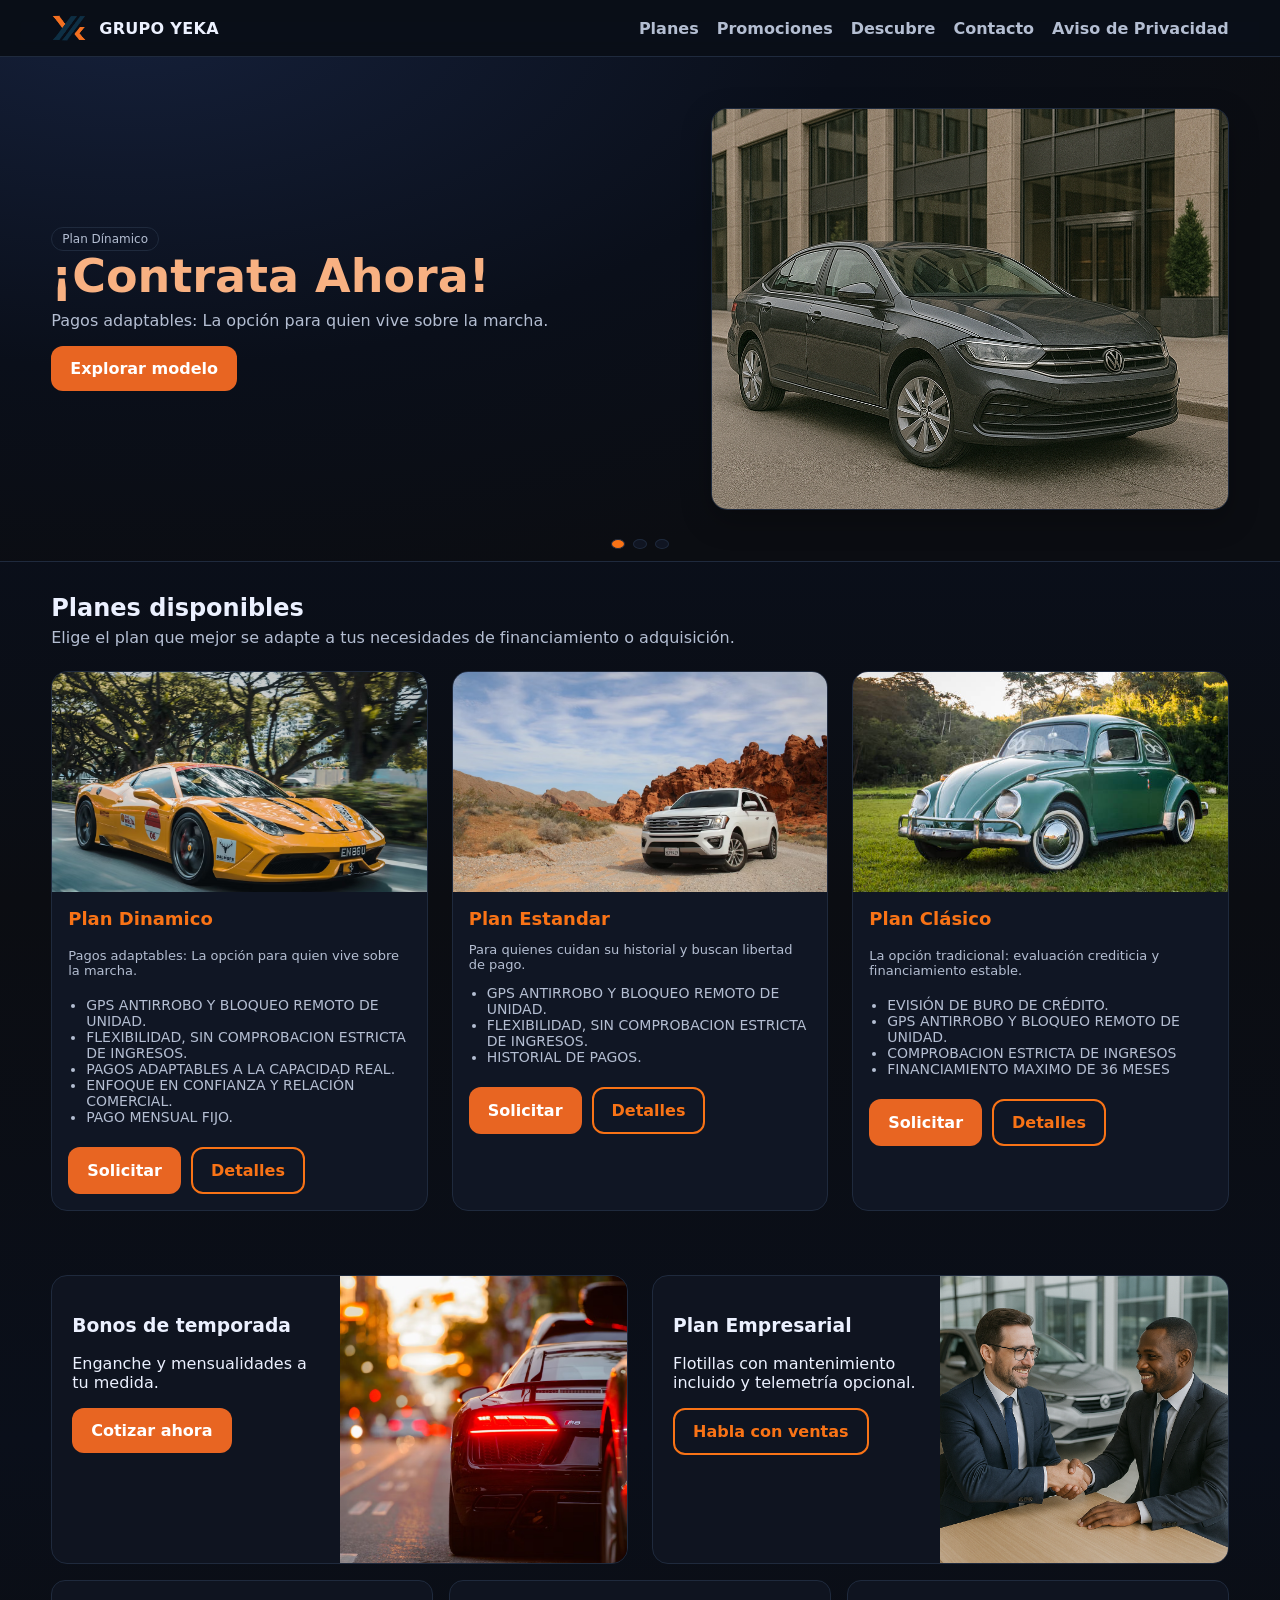
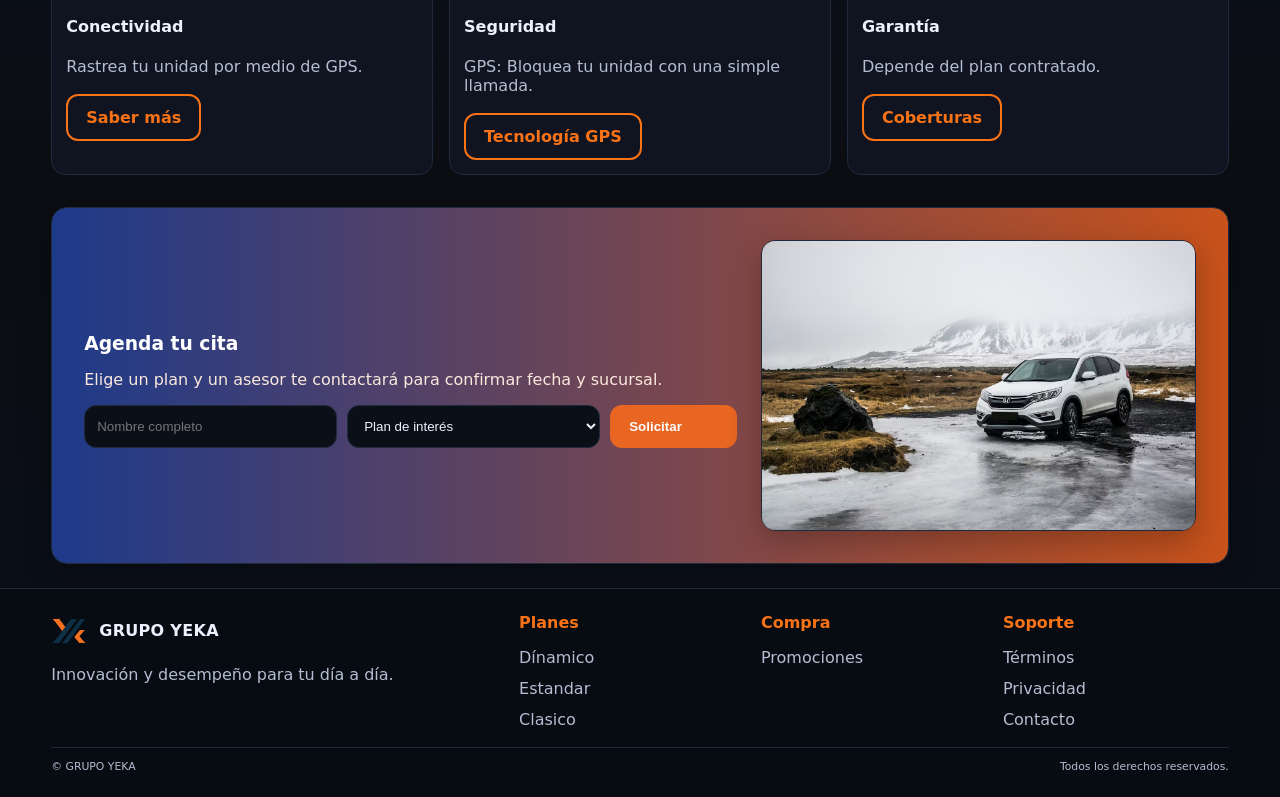
==== index.html @ a43f0172 "Add files via upload" ====
<!DOCTYPE html>
<html lang="es">
  <head>
    <meta charset="utf-8" />
    <meta name="viewport" content="width=device-width, initial-scale=1" />
    <title>GRUPO YEKA | Sitio Oficial</title>
    <meta
      name="description"
      content="Explora la línea completa de vehículos GRUPO YEKA: sedanes, SUVs y pickups. Promociones, pruebas de manejo y cotizador."
    />
    <link rel="icon" href="favicon.ico" />
    <link rel="stylesheet" href="styles.css" />
    <link rel="js" href="script.js" />
  </head>
  <body>
    <!-- Header -->
    <header class="header">
      <div class="container nav">
        <a class="brand" href="#">
          <span class="brand-logo" aria-hidden="true"></span>
          <span class="brand-name">GRUPO YEKA</span>
        </a>
        <nav class="menu" aria-label="Principal">
          <a href="#planes">Planes</a>
          <a href="#promos">Promociones</a>
          <a href="#descubre">Descubre</a>
          <a href="#contacto">Contacto</a>
          <a href="#aviso_privacidad">Aviso de Privacidad</a>
        </nav>
      </div>
    </header>

    <!-- Hero / Carrusel -->
    <section class="hero">
      <div class="container slides" id="slides">
        <!-- Slide 1 -->
        <article class="slide active">
          <div class="slide-inner">
            <div class="copy">
              <div class="badge">Plan Dínamico</div>
              <h1>¡Contrata Ahora!</h1>
              <p>
                Pagos adaptables: La opción para quien vive sobre la marcha.
              </p>
              <div style="display: flex; gap: 10px; margin-top: 6px">
                <a class="btn" href="#planes">Explorar modelo</a>
              </div>
            </div>
            <div class="media">
              <img
                src="assets/virtus_gris.png"
                alt="SUV híbrida plateada en carretera nocturna"
              />
            </div>
          </div>
        </article>
        <!-- Slide 2 -->
        <article class="slide">
          <div class="slide-inner">
            <div class="copy">
              <div class="badge">Plan Estandar</div>
              <h1>¡Contrata ahora!</h1>
              <p>
                Para quienes cuidan su historial y buscan libertad de pago.
              </p>
              <div style="display: flex; gap: 10px; margin-top: 6px">
                <a class="btn" href="#planes">Ver versiones</a>
                <a class="btn outline" href="#promos">Promociones</a>
              </div>
            </div>
            <div class="media">
              <img
                src="assets/pickup_negra.png"
                alt="Pickup negra sobre terreno rocoso"
              />
            </div>
          </div>
        </article>
        <!-- Slide 3 -->
        <article class="slide">
          <div class="slide-inner">
            <div class="copy">
              <div class="badge">Plan Clasico</div>
              <h1>¡Contrata Ahora!</h1>
              <p>
                La opción tradicional: evaluación crediticia y financiamiento
              estable.
              </p>
              <div style="display: flex; gap: 10px; margin-top: 6px">
                <a class="btn" href="#planes">Configurar</a>
                <a class="btn outline" href="#descubre">Descubrir más</a>
              </div>
            </div>
            <div class="media">
              <img
                src="assets/spark_azul.png"
                alt="Coupé eléctrico azul en estudio"
              />
            </div>
          </div>
        </article>
        <div class="dots" aria-label="Indicadores del carrusel"></div>
      </div>
    </section>

    <!-- Línea de planes -->
    <section class="section container" id="planes">
      <h2>Planes disponibles</h2>
      <p class="lead">
        Elige el plan que mejor se adapte a tus necesidades de financiamiento o
        adquisición.
      </p>

      <div class="models">
        <!-- Plan 1 -->
        <article class="card">
          <div class="card-media">
            <img
              src="assets/deportivo.png"
              alt="Plan Dinamico"
            />
          </div>
          <div class="card-body">
            <h3 class="card-title">Plan Dinamico</h3>
            <p class="card-meta">
              Pagos adaptables: La opción para quien vive sobre la marcha.
            </p>
            <ul
              style="
                margin: 0 0 10px 0;
                padding-left: 18px;
                color: var(--muted);
                font-size: 14px;
              "
            >
              <li>GPS ANTIRROBO Y BLOQUEO REMOTO DE UNIDAD.</li>
              <li>FLEXIBILIDAD, SIN COMPROBACION ESTRICTA DE INGRESOS.</li>
              <li>PAGOS ADAPTABLES A LA CAPACIDAD REAL.</li>
              <li>ENFOQUE EN CONFIANZA Y RELACIÓN COMERCIAL.</li>
              <li>PAGO MENSUAL FIJO.</li>
            </ul>
            <div class="card-actions">
              <a class="btn" href="#cotiza">Solicitar</a>
              <a class="btn outline" href="#">Detalles</a>
            </div>
          </div>
        </article>

        <!-- Plan 2 -->
        <article class="card">
          <div class="card-media">
            <img
              src="assets/camioneta.png"
              alt="Plan Clásico"
            />
          </div>
          <div class="card-body">
            <div>
              <h3 class="card-title">Plan Estandar</h3>
              <p class="card-meta">
                Para quienes cuidan su historial y buscan libertad de pago.
              </p>
              <ul
                style="
                  margin: 0 0 10px 0;
                  padding-left: 18px;
                  color: var(--muted);
                  font-size: 14px;
                "
              >
                <li>GPS ANTIRROBO Y BLOQUEO REMOTO DE UNIDAD.</li>
                <li>FLEXIBILIDAD, SIN COMPROBACION ESTRICTA DE INGRESOS.</li>
                <li>HISTORIAL DE PAGOS.</li>
              </ul>
            </div>
            <div class="card-actions">
              <a class="btn" href="#cotiza">Solicitar</a>
              <a class="btn outline" href="#">Detalles</a>
            </div>
          </div>
        </article>

        <!-- Plan 3 -->
        <article class="card">
          <div class="card-media">
            <img
              src="assets/bocho_verde.jpg"
              alt="Plan Clásico"
            />
          </div>
          <div class="card-body">
            <h3 class="card-title">Plan Clásico</h3>
            <p class="card-meta">
              La opción tradicional: evaluación crediticia y financiamiento
              estable.
            </p>
            <ul
              style="
                margin: 0 0 10px 0;
                padding-left: 18px;
                color: var(--muted);
                font-size: 14px;
              "
            >
              <li>EVISIÓN DE BURO DE CRÉDITO.</li>
              <li>GPS ANTIRROBO Y BLOQUEO REMOTO DE UNIDAD.</li>
              <li>COMPROBACION ESTRICTA DE INGRESOS</li>
              <li>FINANCIAMIENTO MAXIMO DE 36 MESES</li>
            </ul>
            <div class="card-actions">
              <a class="btn" href="#cotiza">Solicitar</a>
              <a class="btn outline" href="#">Detalles</a>
            </div>
          </div>
        </article>
      </div>
    </section>

    <!-- Promociones / Descubrimientos -->
    <section class="section container" id="promos">
      <div class="promo">
        <div class="tile">
          <div class="copy">
            <h3>Bonos de temporada</h3>
            <p>
              Enganche y mensualidades a tu medida.
            </p>
            <a class="btn" href="#cotiza">Cotizar ahora</a>
          </div>
          <div class="media">
            <img
              src="assets/deportivo_2.png"
              alt="Auto rojo en showroom"
            />
          </div>
        </div>
        <div class="tile">
          <div class="copy">
            <h3>Plan Empresarial</h3>
            <p>Flotillas con mantenimiento incluido y telemetría opcional.</p>
            <a class="btn outline" href="#contacto">Habla con ventas</a>
          </div>
          <div class="media">
            <img
              src="assets/trato.png"
              alt="Estacionamiento corporativo nocturno"
            />
          </div>
        </div>
      </div>

      <div class="discover" id="descubre">
        <div class="mini">
          <h4>Conectividad</h4>
          <p class="lead">Rastrea tu unidad por medio de GPS.</p>
          <a class="btn outline" href="#">Saber más</a>
        </div>
        <div class="mini">
          <h4>Seguridad</h4>
          <p class="lead">
            GPS: Bloquea tu unidad con una simple llamada.
          </p>
          <a class="btn outline" href="#">Tecnología GPS</a>
        </div>
        <div class="mini">
          <h4>Garantía</h4>
          <p class="lead">
            Depende del plan contratado.
          </p>
          <a class="btn outline" href="#">Coberturas</a>
        </div>
      </div>
    </section>

    <!-- CTA -->
    <section class="cta container" id="cotiza">
      <div class="cta-inner">
        <div>
          <h3>Agenda tu cita</h3>
          <p>
            Elige un plan y un asesor te contactará para confirmar fecha y
            sucursal.
          </p>
          <form
            id="testDrive"
            onsubmit="return false"
            style="display: grid; grid-template-columns: 2fr 2fr 1fr; gap: 10px"
          >
            <input
              required
              name="name"
              placeholder="Nombre completo"
              style="
                padding: 12px;
                border-radius: 12px;
                border: 1px solid var(--border);
                background: #0b0f18;
                color: var(--text);
              "
            />
            <select
              required
              name="model"
              style="
                padding: 12px;
                border-radius: 12px;
                border: 1px solid var(--border);
                background: #0b0f18;
                color: var(--text);
              "
            >
              <option value="" disabled selected>Plan de interés</option>
              <option value="Dínamico">Plan Dinamico</option>
              <option value="Estandar">Plan Estandar</option>
              <option value="Clasico">Plan Clasico</option>
              <option value="Empresarial">Plan Empresarial</option>
            </select>
            <button class="btn" type="submit">Solicitar</button>
          </form>
          <small
            id="formMsg"
            style="display: block; margin-top: 8px; color: var(--muted)"
          ></small>
        </div>
        <div>
          <img
            src="assets/camioneta_2.png"
            alt="Interior de vehículo con volante y tablero digital"
            style="
              border-radius: 14px;
              border: 1px solid var(--border);
              box-shadow: var(--shadow);
            "
          />
        </div>
      </div>
    </section>

    <!-- Footer -->
    <footer class="footer" id="contacto">
      <div class="container">
        <div class="fgrid">
          <div class="fcol">
            <div class="brand" style="margin-bottom: 8px">
              <span class="brand-logo" aria-hidden="true"></span>
              <span class="brand-name">GRUPO YEKA</span>
            </div>
            <p style="color: var(--muted); max-width: 44ch">
              Innovación y desempeño para tu día a día.
            </p>
          </div>
          <div class="fcol">
            <h4>Planes</h4>
            <a href="#planes">Dínamico</a>
            <a href="#planes">Estandar</a>
            <a href="#planes">Clasico</a>
          </div>
          <div class="fcol">
            <h4>Compra</h4>
            <a href="#promos">Promociones</a>
          </div>
          <div class="fcol">
            <h4>Soporte</h4>
            <a href="#">Términos</a>
            <a href="#">Privacidad</a>
            <a href="#">Contacto</a>
          </div>
        </div>
        <div class="legal">
          <small>© <span id="year"></span> GRUPO YEKA</small>
          <small>Todos los derechos reservados.</small>
        </div>
      </div>
    </footer>
    <script src="script.js"></script>
  </body>
</html>
---- styles.css ----
/* ============ Diseño base ============ */
:root {
  /* ===== Colores base (tema oscuro) ===== */
  --bg: #0b0d12;
  --card: #101624;
  --card-2: #0f1420;
  --text: #ecf1ff;
  --muted: #b4bed2;
  --border: #1f2a3d;

  /* ===== Paleta institucional ===== */
  --azul: #1e3a8a;            /* Azul principal */
  --brand: var(--azul);
  --brand-2: #2ea8ff;         /* Azul acento */
  --naranja: #f97316;         /* Naranja original brillante */
  --naranja-principal: #E86522;
  --naranja-acento: #F97316;
  --naranja-oscuro: #C9521A;
  --naranja-claro: #F8B182;
  --beige: #FBE9DC;

  /* ===== Tonos neutros ===== */
  --gris-claro: #f3f4f6;
  --gris-oscuro: #374151;
  --blanco: #ffffff;

  /* ===== Estados / alertas ===== */
  --ok: #20c997;
  --success: #27ae60;
  --danger: #ff6b6b;
  --error: #e74c3c;

  /* ===== Acentos ===== */
  --accent: var(--naranja-acento);

  /* ===== Efectos ===== */
  --radius: 16px;
  --shadow: 0 10px 30px rgba(0, 0, 0, .25);
}

/* =========================================================
   BASE
   ========================================================= */
* { box-sizing: border-box; }

html, body { height: 100%; }

body {
  margin: 0;
  font-family: Inter, ui-sans-serif, system-ui, -apple-system, Segoe UI, Roboto, Arial;
  color: var(--text);
  background: linear-gradient(180deg, #0b0d12 0%, #0a0f1a 60%, #0b0d12 100%);
}

a { color: inherit; text-decoration: none; }

img { max-width: 100%; display: block; }

.container {
  width: min(1200px, 92%);
  margin-inline: auto;
}

/* =========================================================
   BOTONES (NARANJAS)
   ========================================================= */
.btn {
  display: inline-flex;
  align-items: center;
  gap: 10px;
  padding: 12px 18px;
  border-radius: 12px;
  border: 1px solid transparent;
  background: var(--naranja-principal);
  color: var(--blanco);
  font-weight: 700;
  cursor: pointer;
  transition: background 0.3s, transform 0.2s;
}

.btn:hover {
  background: var(--naranja-acento);
  transform: translateY(-2px);
}

.btn.outline {
  background: transparent;
  border: 2px solid var(--naranja-acento);
  color: var(--naranja-acento);
}
.btn.outline:hover {
  background: var(--naranja-acento);
  color: var(--blanco);
}

/* =========================================================
   OTROS ELEMENTOS BASE
   ========================================================= */
.badge {
  display: inline-block;
  padding: 4px 10px;
  border: 1px solid var(--border);
  border-radius: 999px;
  color: var(--muted);
  font-size: 12px;
}

/* ============ Header ============ */
.header {
  position: sticky;
  top: 0;
  z-index: 1000;
  border-bottom: 1px solid var(--border);
  backdrop-filter: saturate(1.2) blur(8px);
  background: color-mix(in oklab, #0a0f1a 75%, transparent);
}

.nav {
  display: flex;
  align-items: center;
  justify-content: space-between;
  gap: 18px;
  padding: 10px 0;
}

.brand {
  display: flex;
  align-items: center;
  gap: 12px;
}

.brand-logo {
  width: 36px;
  height: 36px;
  border-radius: 8px;
  background-image: url("assets/IconoYKS.png");
  background-size: cover;
  background-position: center;
  background-repeat: no-repeat;
}


.brand-name {
  font-weight: 800;
  letter-spacing: .3px;
}

.menu {
  display: flex;
  gap: 18px;
  align-items: center;
}

.menu a {
  color: var(--muted);
  font-weight: 600;
  transition: color .3s;
}

.menu a:hover {
  color: var(--naranja);
}

.nav-cta {
  display: flex;
  gap: 10px;
  align-items: center;
}

.hamb {
  display: none;
  background: transparent;
  border: 1px solid var(--border);
  color: var(--text);
  padding: 8px 10px;
  border-radius: 10px;
}

/* ============ Hero / Carrusel ============ */
.hero {
  position: relative;
  overflow: hidden;
  border-bottom: 1px solid var(--border);
  background: radial-gradient(1200px 600px at 10% -10%, #15203a 0%, #0a0f1a 60%, #0b0d12 100%);
}

.slides {
  position: relative;
  height: 56vh;
  min-height: 420px;
}

.slide {
  position: absolute;
  inset: 0;
  opacity: 0;
  transition: opacity .8s ease;
  display: grid;
  align-items: center;
}

.slide.active {
  opacity: 1;
}

.slide-inner {
  display: grid;
  grid-template-columns: 1.1fr .9fr;
  gap: 28px;
  align-items: center;
}

.slide .copy h1 {
  margin: 0 0 10px;
  font-size: clamp(26px, 4vw, 46px);
  line-height: 1.1;
  color: var(--naranja-claro);
}

.slide .copy p {
  margin: 0 0 16px;
  color: var(--muted);
  max-width: 60ch;
}

.slide .media {
  border-radius: var(--radius);
  overflow: hidden;
  border: 1px solid var(--border);
  box-shadow: var(--shadow);
  background: #070a12;
}

.slide .media img {
  width: 100%;
  height: 100%;
  object-fit: cover;
  max-height: 400px;
}

.dots {
  position: absolute;
  bottom: 12px;
  left: 50%;
  transform: translateX(-50%);
  display: flex;
  gap: 8px;
}

.dot {
  width: 10px;
  height: 10px;
  border-radius: 50%;
  border: 1px solid var(--border);
  background: #101522;
  cursor: pointer;
}

.dot.active {
  background: var(--naranja);
}

/* ============ Línea de planes ============ */
.section {
  padding: 32px 0;
}

.section h2 {
  margin: 0 0 6px;
}

.section p.lead {
  margin: 0 0 18px;
  color: var(--muted);
}

.models {
  display: grid;
  grid-template-columns: repeat(3, 1fr);
  gap: 16px;
}

.card {
  background: var(--card);
  border: 1px solid var(--border);
  border-radius: 16px;
  overflow: hidden;
  display: block;
  transition: transform .3s, box-shadow .3s;
}

.card:hover {
  transform: translateY(-5px);
  border-color: var(--naranja);
  box-shadow: 0 10px 20px rgba(249,115,22,0.3);
}

.card-media {
  aspect-ratio: 16/9;
  background: #0b0f18;
}

.card-body {
  display: grid;
  gap: 6px;
  padding: 12px;
}

.card-title {
  margin: 0;
  font-size: 18px;
  color: var(--naranja-acento);
}

.card-meta {
  color: var(--muted);
  font-size: 13px;
}

.card-actions {
  display: flex;
  gap: 10px;
  margin-top: 6px;
}

/* ============ Footer ============ */
.footer {
  border-top: 1px solid var(--border);
  padding: 24px 0;
  background: #070b12;
  margin-top: 24px;
}

.fgrid {
  display: grid;
  grid-template-columns: 2fr 1fr 1fr 1fr;
  gap: 16px;
}

.fcol h4 {
  margin: 0 0 10px;
  color: var(--naranja);
}

.fcol a {
  display: block;
  color: var(--muted);
  padding: 6px 0;
}

.fcol a:hover {
  color: var(--naranja-acento);
}

.legal {
  display: flex;
  justify-content: space-between;
  gap: 10px;
  margin-top: 12px;
  color: var(--muted);
  font-size: 13px;
  border-top: 1px solid var(--border);
  padding-top: 12px;
}

/* ============ Responsive ============ */
@media (max-width: 1024px) {
  .slide-inner { grid-template-columns: 1fr; }
  .promo { grid-template-columns: 1fr; }
  .cta-inner { grid-template-columns: 1fr; }
  .models { grid-template-columns: repeat(3, 1fr); }
  .fgrid { grid-template-columns: 1fr 1fr 1fr; }
  .menu { display: none; }
  .hamb { display: inline-flex; }
}

@media (max-width: 760px) {
  .models { grid-template-columns: 1fr 1fr; }
  .discover { grid-template-columns: 1fr; }
  .fgrid { grid-template-columns: 1fr 1fr; }
}

@media (max-width: 520px) {
  .models { grid-template-columns: 1fr; }
  .fgrid { grid-template-columns: 1fr; }
}

/* =========================================================
   CORRECCIÓN DE LAYOUT: PLANES, PROMOS Y CTA
   ========================================================= */

/* ---------- Sección de Planes ---------- */

.models {
  display: grid;
  grid-template-columns: repeat(auto-fit, minmax(320px, 1fr));
  gap: 24px;
  margin-top: 24px;
}

.card {
  background: var(--card);
  border: 1px solid var(--border);
  border-radius: 16px;
  overflow: hidden;
  transition: transform .3s, box-shadow .3s;
}

.card:hover {
  transform: translateY(-4px);
  box-shadow: 0 10px 24px rgba(249,115,22,0.25);
}

.card-media img {
  width: 100%;
  height: auto;
  object-fit: cover;
  max-height: 220px;
}

.card-body {
  padding: 16px;
  display: flex;
  flex-direction: column;
  justify-content: space-between;
}

/* ---------- Promociones / Descubrimientos ---------- */
.promo {
  display: grid;
  grid-template-columns: repeat(auto-fit, minmax(460px, 1fr));
  gap: 24px;
}

.promo .tile {
  background: var(--card-2);
  border: 1px solid var(--border);
  border-radius: 16px;
  overflow: hidden;
  display: grid;
  grid-template-columns: 1fr 1fr;
  align-items: stretch;
  transition: transform .3s, box-shadow .3s;
}

.promo .tile:hover {
  transform: translateY(-3px);
  box-shadow: var(--shadow);
}

.promo .copy {
  padding: 20px;
}

.promo .media img {
  width: 100%;
  height: 100%;
  object-fit: cover;
}

/* ---------- CTA (Cotiza) ---------- */
.cta {
  border: 1px solid var(--border);
  border-radius: 16px;
  background: linear-gradient(90deg, var(--azul) 0%, var(--naranja-oscuro) 100%);
  overflow: hidden;
  box-shadow: var(--shadow);
}

.cta-inner {
  display: grid;
  grid-template-columns: 1.2fr .8fr;
  align-items: center;
  gap: 24px;
  padding: 32px;
}

.cta-inner img {
  width: 100%;
  height: auto;
  border-radius: 12px;
  object-fit: cover;
  border: 1px solid var(--border);
}

.cta h3 {
  color: var(--blanco);
  margin-bottom: 8px;
}

.cta p {
  color: var(--beige);
  margin-bottom: 16px;
}

#testDrive input,
#testDrive select {
  width: 100%;
  background: var(--card);
  border: 1px solid var(--border);
  color: var(--text);
  padding: 12px;
  border-radius: 10px;
}

#testDrive button.btn {
  background: var(--naranja-principal);
  color: var(--blanco);
}

#testDrive button.btn:hover {
  background: var(--naranja-acento);
}

/* ---------- Responsivo ---------- */
@media (max-width: 900px) {
  .promo .tile { grid-template-columns: 1fr; }
  .cta-inner { grid-template-columns: 1fr; }
  .models { grid-template-columns: 1fr 1fr; }
}
@media (max-width: 600px) {
  .models { grid-template-columns: 1fr; }
  .promo { grid-template-columns: 1fr; }
}

.discover {
    display: grid;
    grid-template-columns: repeat(3, 1fr);
    gap: 16px;
    margin-top: 16px
}

.discover .mini {
    border: 1px solid var(--border);
    border-radius: 14px;
    padding: 14px;
    background: var(--card-2)
}
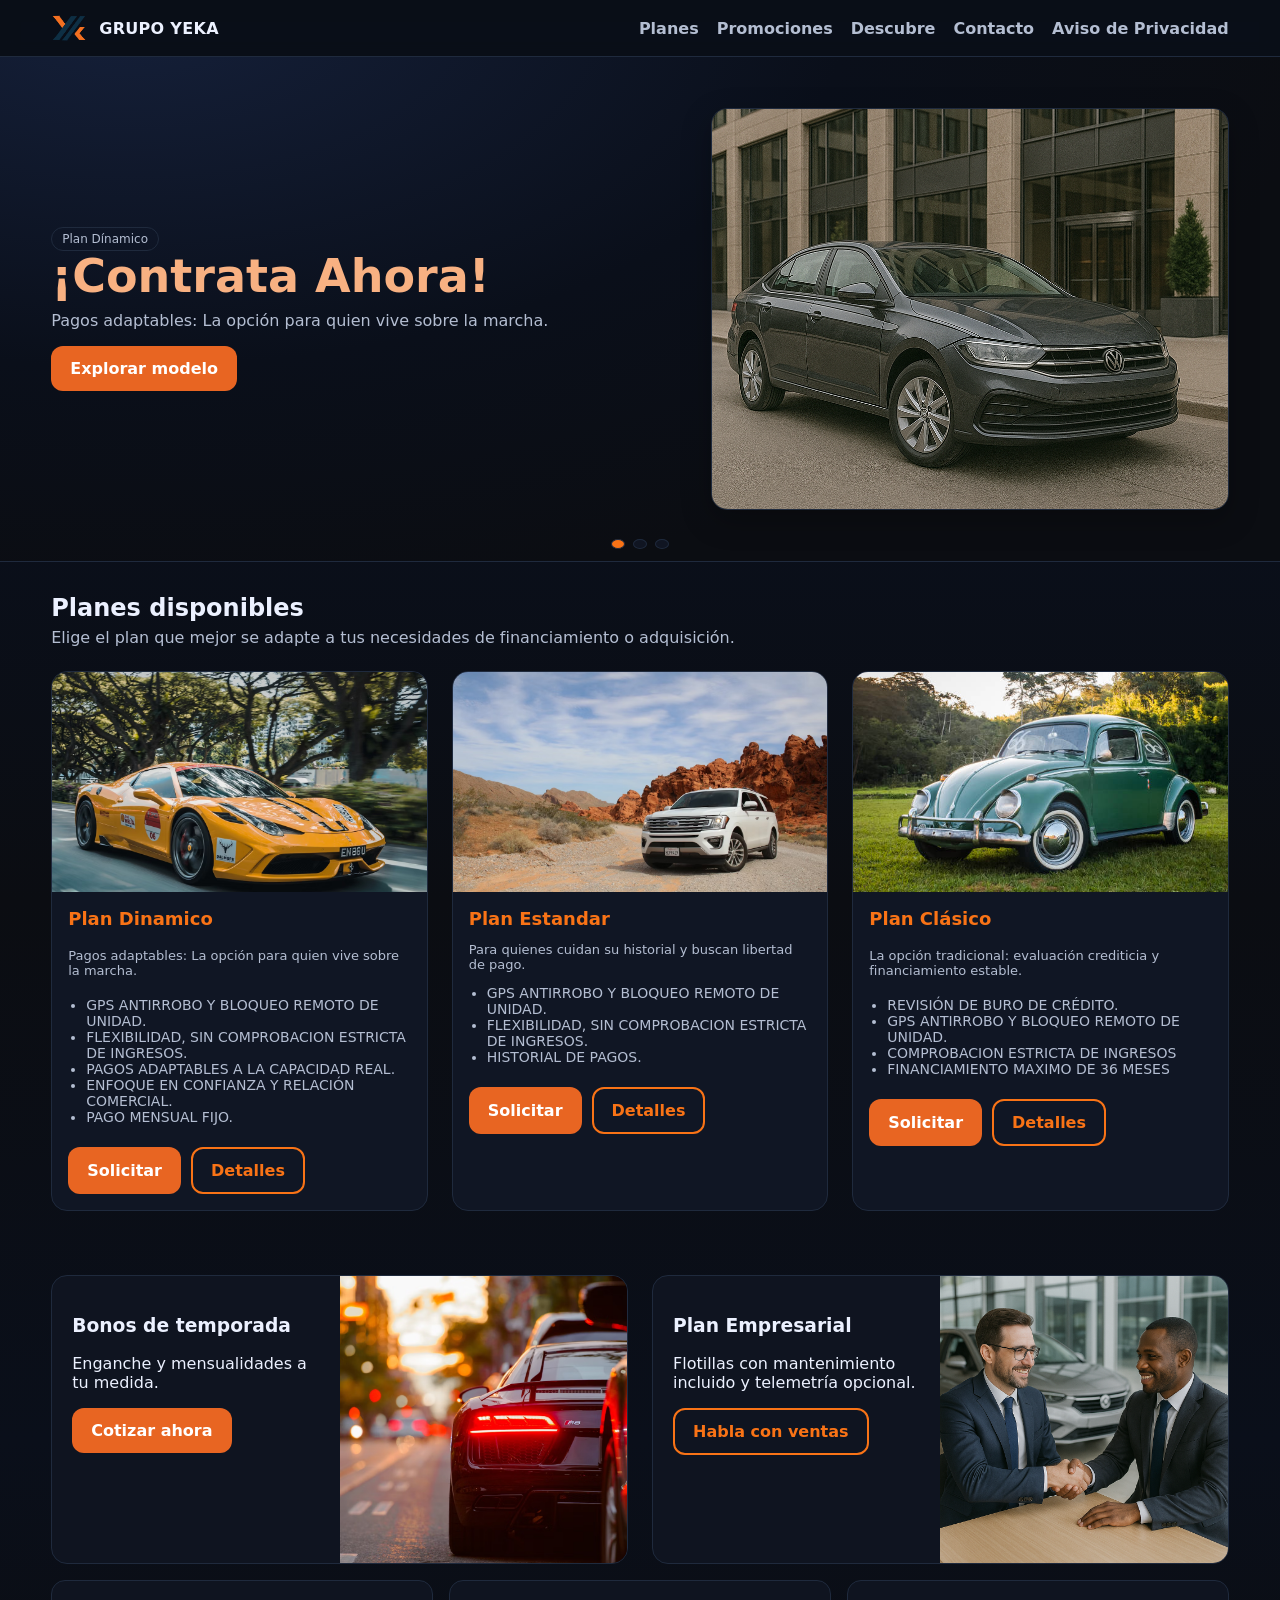
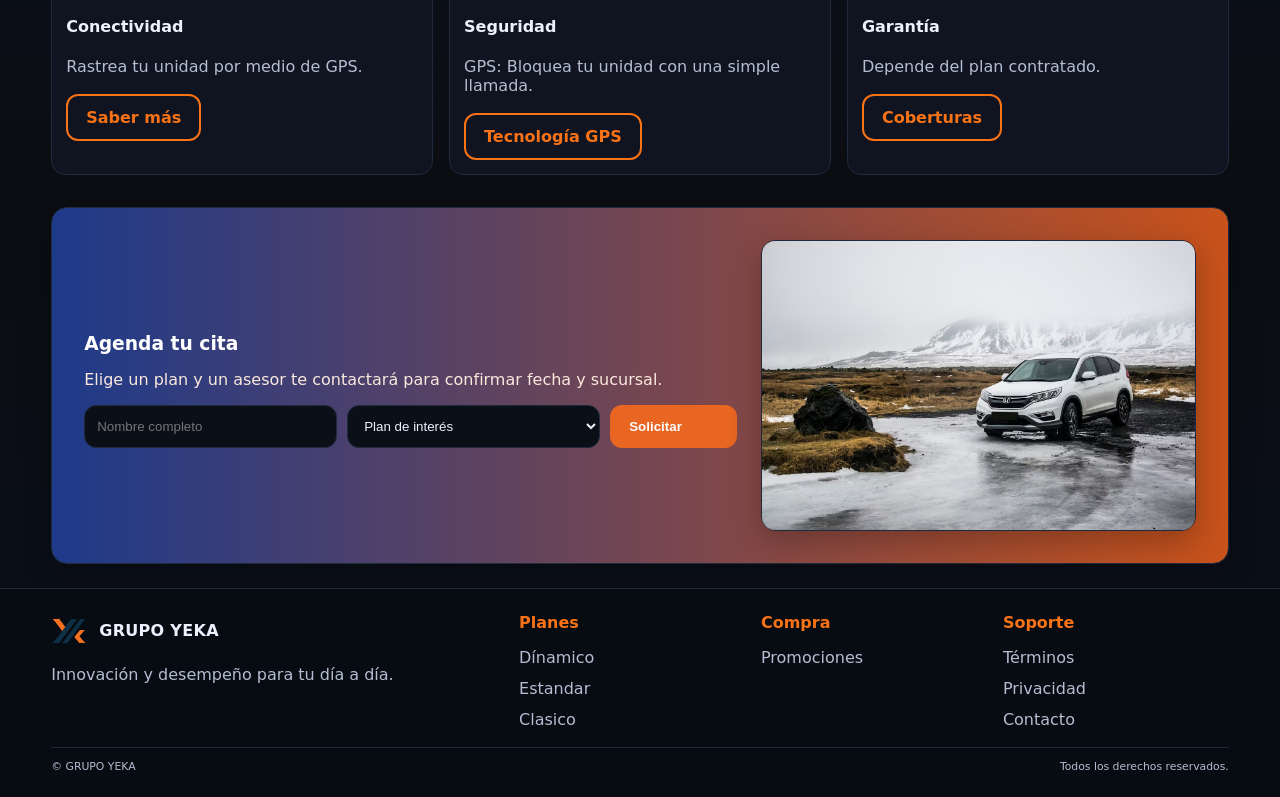
==== commit 6c805689: "Update index.html Revisión corregido" ====
--- a/index.html
+++ b/index.html
@@ -8,7 +8,7 @@
       name="description"
       content="Explora la línea completa de vehículos GRUPO YEKA: sedanes, SUVs y pickups. Promociones, pruebas de manejo y cotizador."
     />
-    <link rel="icon" href="favicon.ico" />
+    <link rel="icon" href="/favicon.png" type="image/png">
     <link rel="stylesheet" href="styles.css" />
     <link rel="js" href="script.js" />
   </head>
@@ -202,7 +202,7 @@
                 font-size: 14px;
               "
             >
-              <li>EVISIÓN DE BURO DE CRÉDITO.</li>
+              <li>REVISIÓN DE BURO DE CRÉDITO.</li>
               <li>GPS ANTIRROBO Y BLOQUEO REMOTO DE UNIDAD.</li>
               <li>COMPROBACION ESTRICTA DE INGRESOS</li>
               <li>FINANCIAMIENTO MAXIMO DE 36 MESES</li>
@@ -375,3 +375,7 @@
     <script src="script.js"></script>
   </body>
 </html>
+
+
+
+
